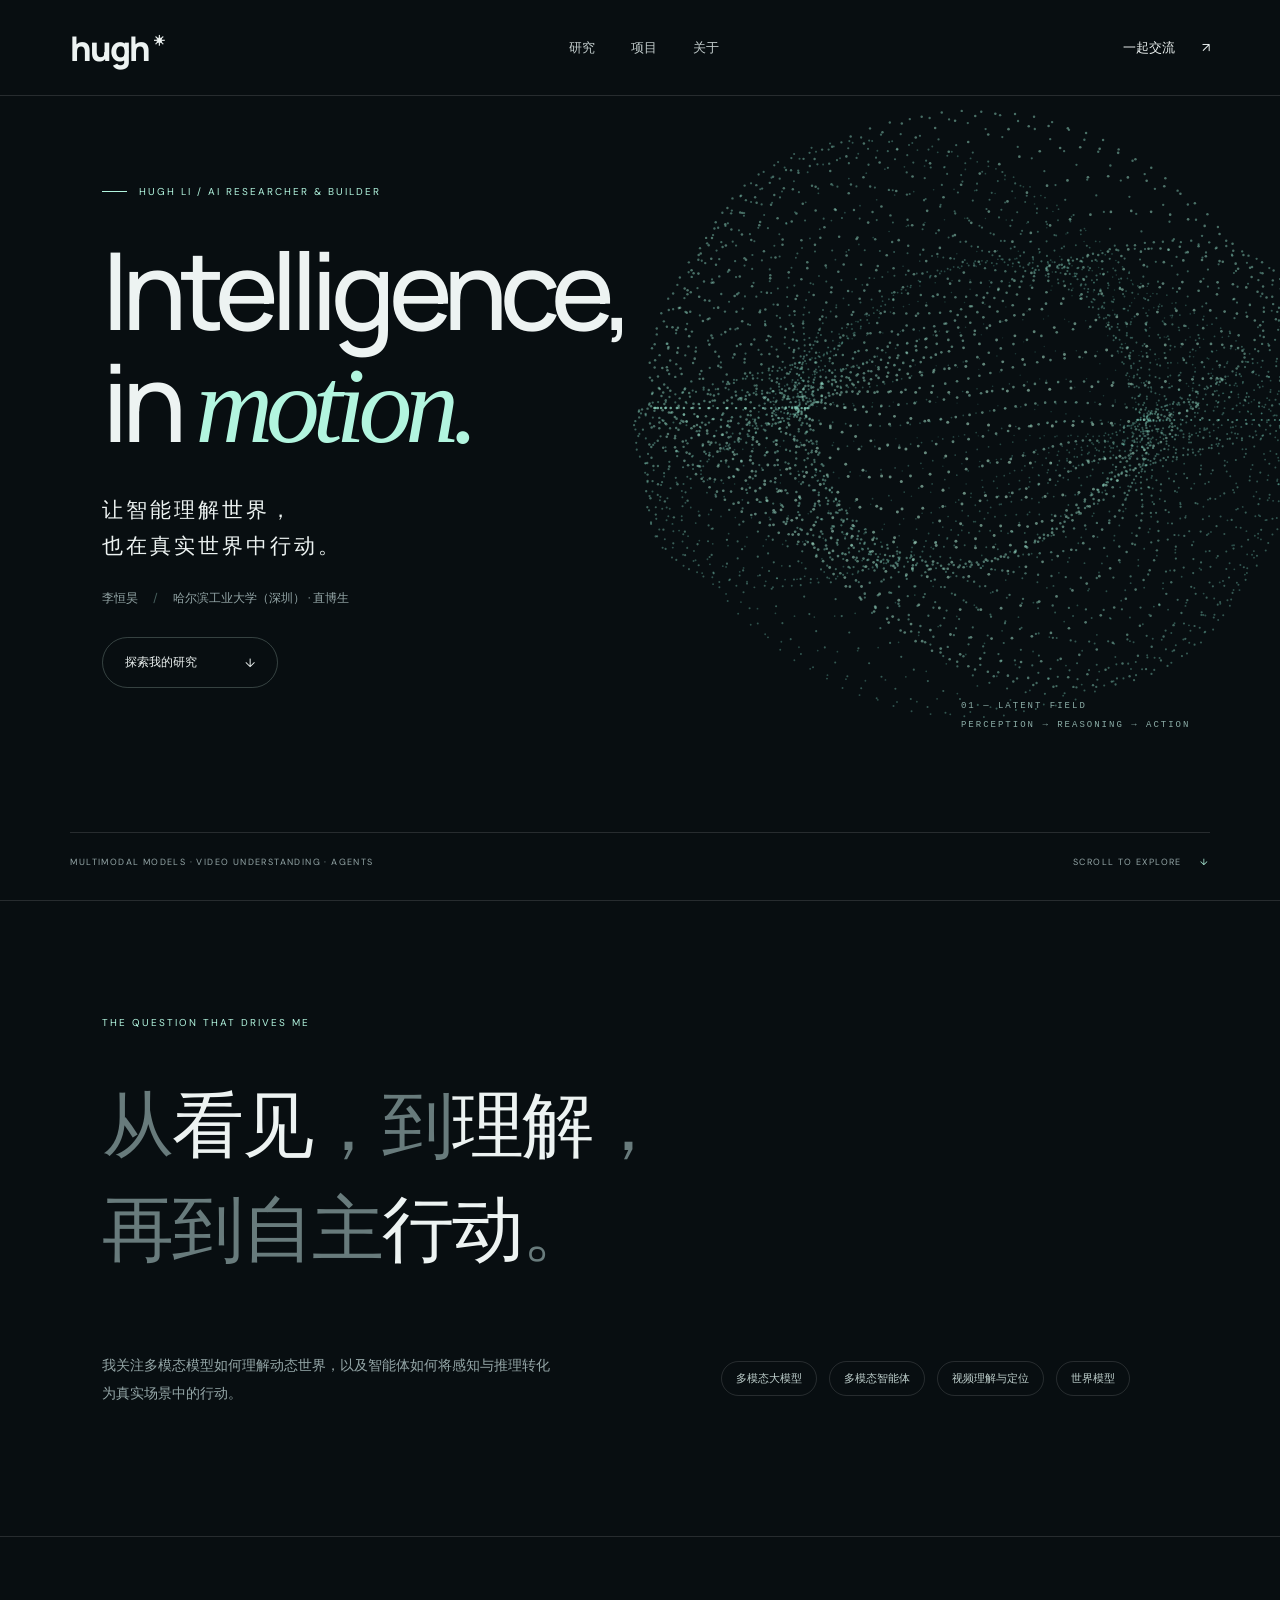
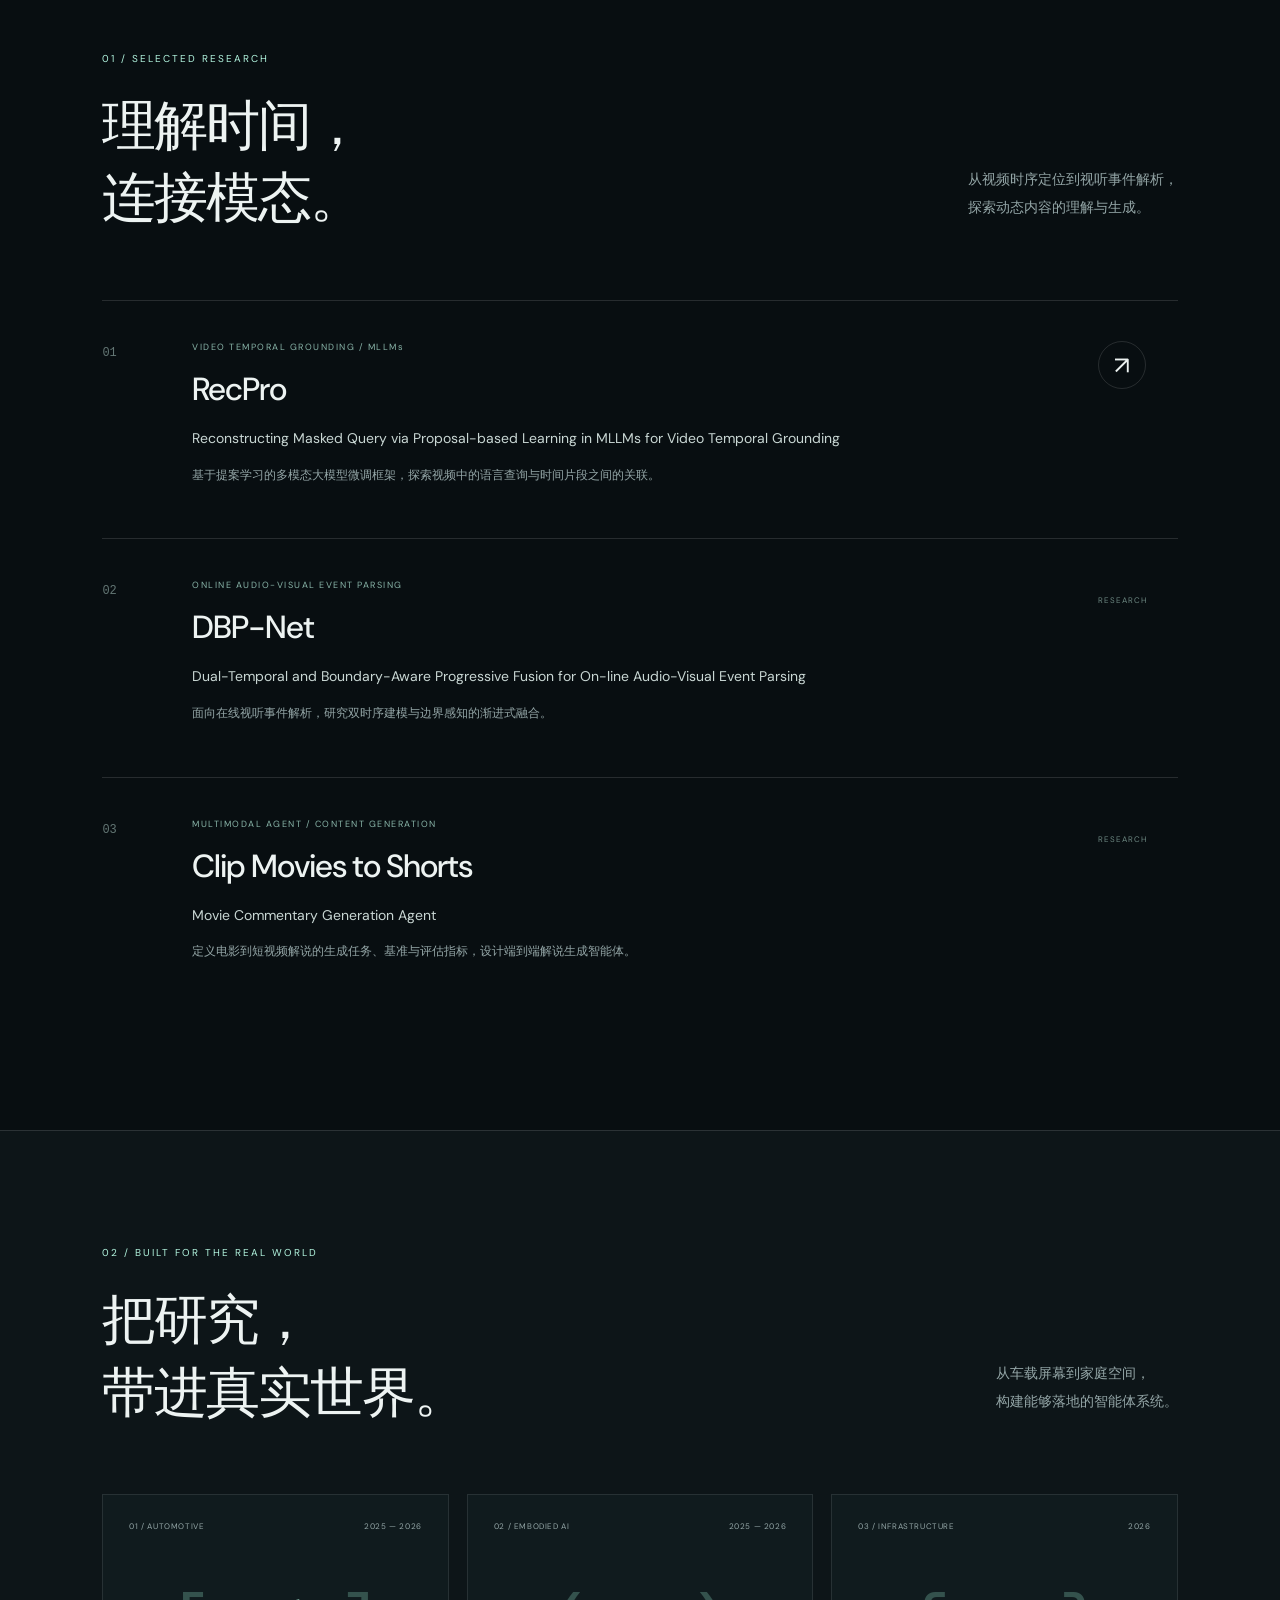
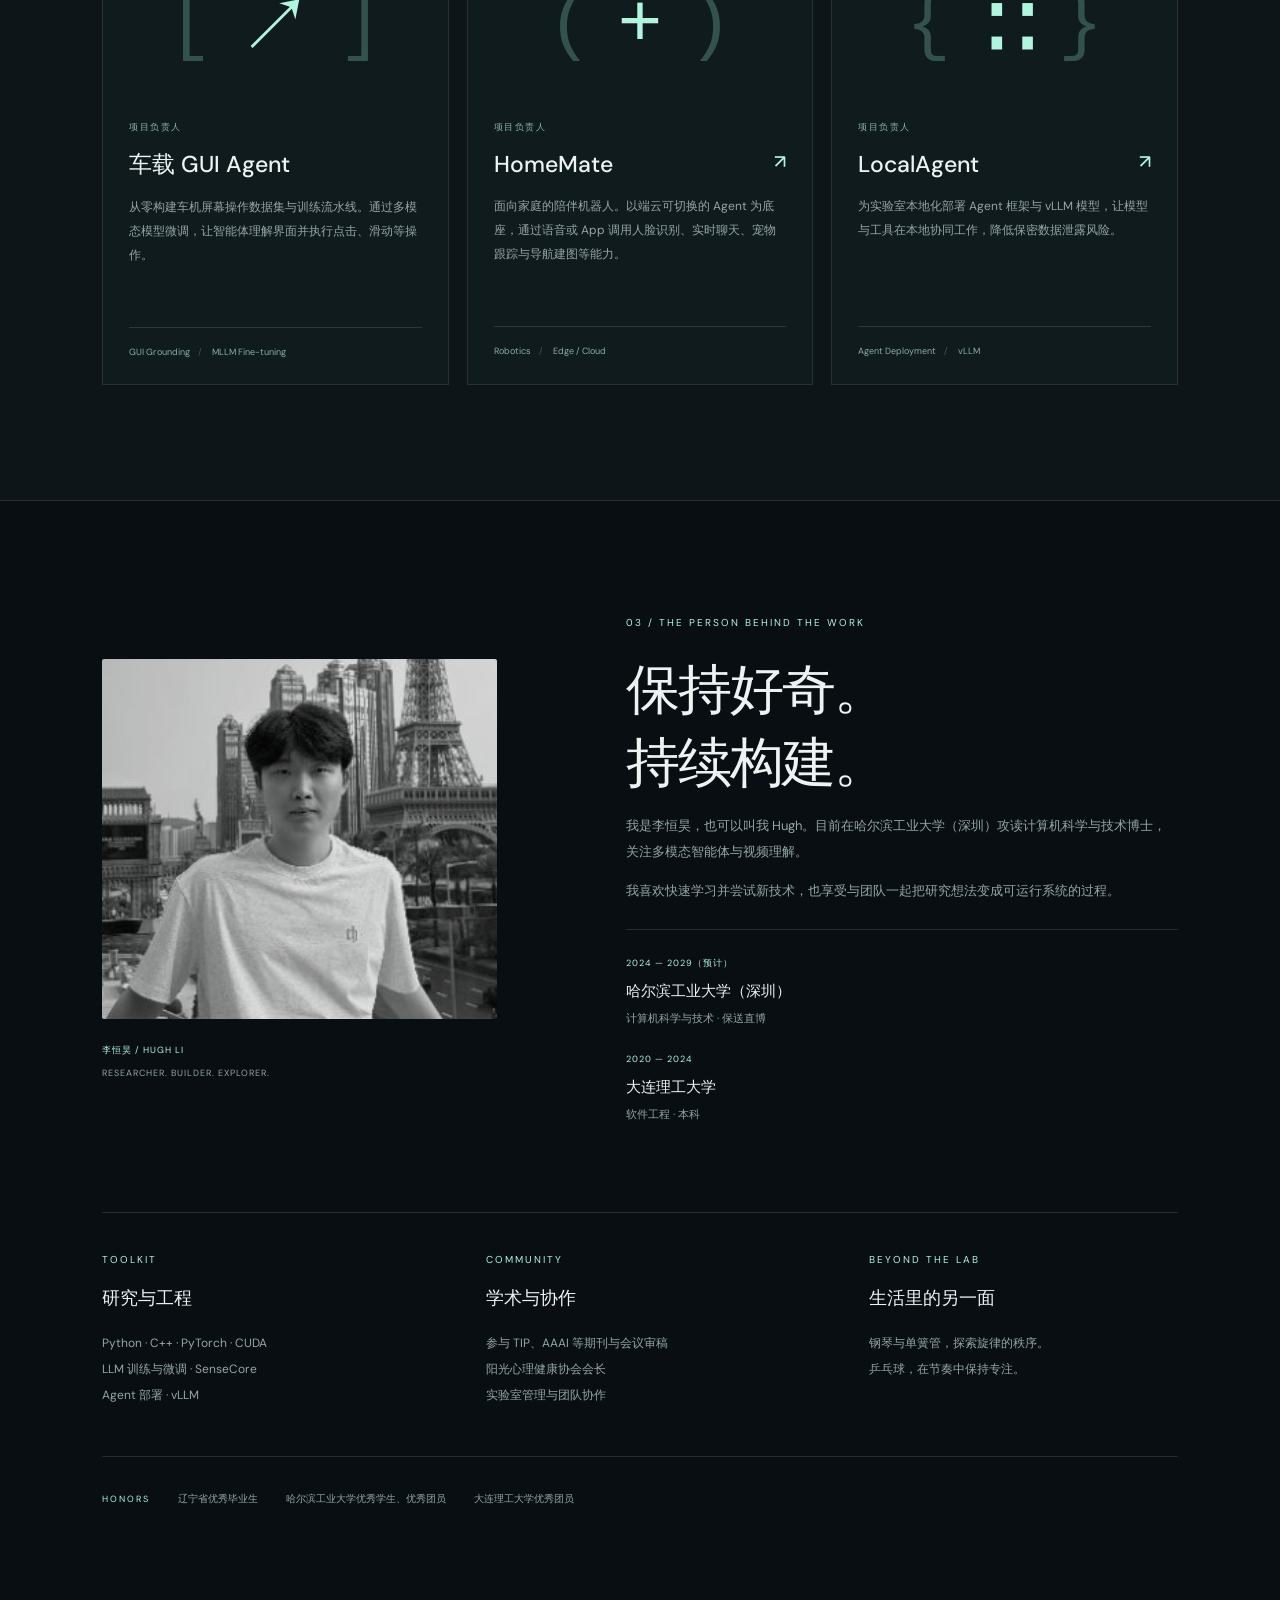
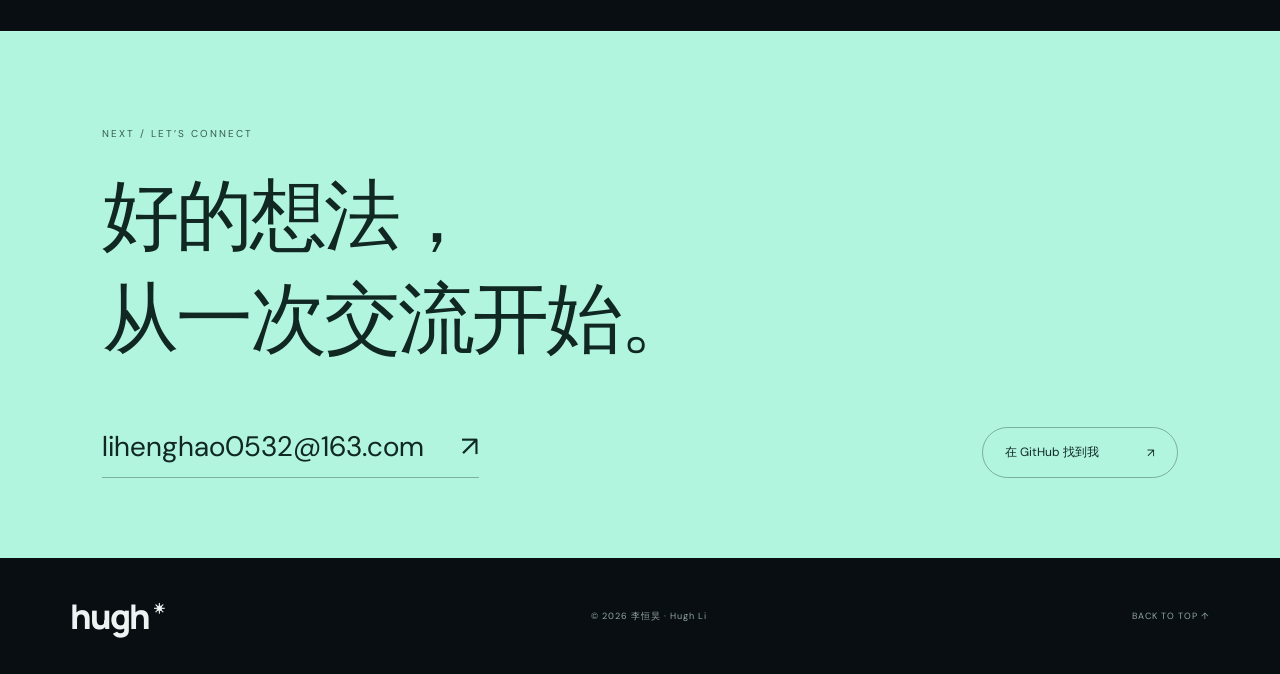
==== v2.html @ 6d9d3b6d "Publish motion homepage with ambient particles and preserve original at v2.html" ====
<!DOCTYPE html>
<html lang="zh-CN"><head><meta charset="UTF-8"><meta name="viewport" content="width=device-width,initial-scale=1"><meta name="theme-color" content="#080e11"><meta name="description" content="李恒昊 Hugh — 哈尔滨工业大学（深圳）计算机科学与技术直博生。探索多模态大模型、视频理解与智能体。"><title>Hugh · 李恒昊 — Intelligence in motion</title><link rel="icon" href="data:image/svg+xml,%3Csvg xmlns='http://www.w3.org/2000/svg' viewBox='0 0 64 64'%3E%3Crect width='64' height='64' rx='16' fill='%23080e11'/%3E%3Cpath d='M18 16v32m28-32v32M18 32h28' stroke='%23b2f5df' stroke-width='7'/%3E%3C/svg%3E"><link rel="stylesheet" href="style.css"><link rel="stylesheet" href="sections.css"></head>
<body><a class="skip" href="#research">跳转到研究内容</a><div class="progress" aria-hidden="true"></div><div class="cursor" aria-hidden="true"></div><header><a class="brand" href="#home">hugh<span>✳</span></a><nav aria-label="主导航"><a href="#research">研究</a><a href="#projects">项目</a><a href="#about">关于</a></nav><a class="nav-contact" href="mailto:lihenghao0532@163.com">一起交流 <span>↗</span></a></header>
<main><section class="hero" id="home"><canvas id="field" aria-hidden="true"></canvas><div class="hero-content"><div class="eyebrow"><span class="tiny-line"></span> HUGH LI / AI RESEARCHER & BUILDER</div><h1>Intelligence,<br>in <em>motion.</em></h1><p class="hero-cn">让智能理解世界，<br>也在真实世界中行动。</p><div class="identity">李恒昊 <span>/</span> 哈尔滨工业大学（深圳） · 直博生</div><a class="pill" href="#research">探索我的研究 <span>↓</span></a></div><div class="field-label"><span>01 — LATENT FIELD</span><span>PERCEPTION → REASONING → ACTION</span></div><div class="hero-bottom"><span>MULTIMODAL MODELS · VIDEO UNDERSTANDING · AGENTS</span><a href="#research">SCROLL TO EXPLORE <span>↓</span></a></div></section><section class="intro section"><div class="section-label">THE QUESTION THAT DRIVES ME</div><p class="statement reveal">从<span>看见</span>，到<span>理解</span>，<br>再到自主<span>行动</span>。</p><div class="intro-bottom"><p>我关注多模态模型如何理解动态世界，以及智能体如何将感知与推理转化为真实场景中的行动。</p><div class="topics"><span>多模态大模型</span><span>多模态智能体</span><span>视频理解与定位</span><span>世界模型</span></div></div></section>
<section class="section research" id="research"><div class="section-top reveal"><div><div class="section-label">01 / SELECTED RESEARCH</div><h2>理解时间，<br>连接模态。</h2></div><p>从视频时序定位到视听事件解析，<br>探索动态内容的理解与生成。</p></div>
<article class="research-row reveal"><div class="index">01</div><div><div class="meta">VIDEO TEMPORAL GROUNDING / MLLMs</div><h3>RecPro</h3><p class="paper-title">Reconstructing Masked Query via Proposal-based Learning in MLLMs for Video Temporal Grounding</p><p>基于提案学习的多模态大模型微调框架，探索视频中的语言查询与时间片段之间的关联。</p></div><a class="round-link" href="https://github.com/LHHugh/RecPro" target="_blank" rel="noopener noreferrer" aria-label="查看 RecPro GitHub 源码">↗</a></article>
<article class="research-row reveal"><div class="index">02</div><div><div class="meta">ONLINE AUDIO-VISUAL EVENT PARSING</div><h3>DBP-Net</h3><p class="paper-title">Dual-Temporal and Boundary-Aware Progressive Fusion for On-line Audio-Visual Event Parsing</p><p>面向在线视听事件解析，研究双时序建模与边界感知的渐进式融合。</p></div><span class="research-type">RESEARCH</span></article>
<article class="research-row reveal"><div class="index">03</div><div><div class="meta">MULTIMODAL AGENT / CONTENT GENERATION</div><h3>Clip Movies to Shorts</h3><p class="paper-title">Movie Commentary Generation Agent</p><p>定义电影到短视频解说的生成任务、基准与评估指标，设计端到端解说生成智能体。</p></div><span class="research-type">RESEARCH</span></article></section>
<section class="section projects" id="projects"><div class="section-top reveal"><div><div class="section-label">02 / BUILT FOR THE REAL WORLD</div><h2>把研究，<br>带进真实世界。</h2></div><p>从车载屏幕到家庭空间，<br>构建能够落地的智能体系统。</p></div><div class="project-grid">
<article class="project-card reveal"><div class="project-top"><span>01 / AUTOMOTIVE</span><span>2025 — 2026</span></div><div class="project-glyph" aria-hidden="true">[ <span>↗</span> ]</div><div class="meta">项目负责人</div><h3>车载 GUI Agent</h3><p>从零构建车机屏幕操作数据集与训练流水线。通过多模态模型微调，让智能体理解界面并执行点击、滑动等操作。</p><div class="tags"><span>GUI Grounding</span><span>MLLM Fine-tuning</span></div></article>
<a class="project-card reveal" href="https://github.com/LHHugh/HomeMate" target="_blank" rel="noopener noreferrer"><div class="project-top"><span>02 / EMBODIED AI</span><span>2025 — 2026</span></div><div class="project-glyph" aria-hidden="true">( <span>+</span> )</div><div class="meta">项目负责人</div><h3>HomeMate <span>↗</span></h3><p>面向家庭的陪伴机器人。以端云可切换的 Agent 为底座，通过语音或 App 调用人脸识别、实时聊天、宠物跟踪与导航建图等能力。</p><div class="tags"><span>Robotics</span><span>Edge / Cloud</span></div></a>
<a class="project-card reveal" href="https://lhhugh.github.io/LocalAgent" target="_blank" rel="noopener noreferrer"><div class="project-top"><span>03 / INFRASTRUCTURE</span><span>2026</span></div><div class="project-glyph" aria-hidden="true">{ <span>∷</span> }</div><div class="meta">项目负责人</div><h3>LocalAgent <span>↗</span></h3><p>为实验室本地化部署 Agent 框架与 vLLM 模型，让模型与工具在本地协同工作，降低保密数据泄露风险。</p><div class="tags"><span>Agent Deployment</span><span>vLLM</span></div></a></div></section>
<section class="section about" id="about"><div class="about-grid"><div class="about-portrait reveal"><img src="portrait.jpg" width="288" height="360" alt="李恒昊的个人照片" loading="lazy"><div class="portrait-caption"><span>李恒昊 / HUGH LI</span><span>RESEARCHER. BUILDER. EXPLORER.</span></div></div><div class="about-copy reveal"><div class="section-label">03 / THE PERSON BEHIND THE WORK</div><h2>保持好奇。<br>持续构建。</h2><p>我是李恒昊，也可以叫我 Hugh。目前在哈尔滨工业大学（深圳）攻读计算机科学与技术博士，关注多模态智能体与视频理解。</p><p>我喜欢快速学习并尝试新技术，也享受与团队一起把研究想法变成可运行系统的过程。</p><div class="education"><div><span>2024 — 2029（预计）</span><h4>哈尔滨工业大学（深圳）</h4><p>计算机科学与技术 · 保送直博</p></div><div><span>2020 — 2024</span><h4>大连理工大学</h4><p>软件工程 · 本科</p></div></div></div></div>
<div class="details-grid"><div class="reveal"><div class="section-label">TOOLKIT</div><h3>研究与工程</h3><p>Python · C++ · PyTorch · CUDA<br>LLM 训练与微调 · SenseCore<br>Agent 部署 · vLLM</p></div><div class="reveal"><div class="section-label">COMMUNITY</div><h3>学术与协作</h3><p>参与 TIP、AAAI 等期刊与会议审稿<br>阳光心理健康协会会长<br>实验室管理与团队协作</p></div><div class="reveal"><div class="section-label">BEYOND THE LAB</div><h3>生活里的另一面</h3><p>钢琴与单簧管，探索旋律的秩序。<br>乒乓球，在节奏中保持专注。</p></div></div><div class="honors reveal"><span>HONORS</span><p>辽宁省优秀毕业生</p><p>哈尔滨工业大学优秀学生、优秀团员</p><p>大连理工大学优秀团员</p></div></section>
<section class="contact section" id="contact"><div class="section-label reveal">NEXT / LET’S CONNECT</div><h2 class="reveal">好的想法，<br>从一次<span>交流</span>开始。</h2><div class="contact-bottom reveal"><a href="mailto:lihenghao0532@163.com" class="email">lihenghao0532@163.com <span>↗</span></a><a class="pill" href="https://github.com/LHHugh" target="_blank" rel="noopener noreferrer">在 GitHub 找到我 <span>↗</span></a></div></section><footer><a href="#home" class="brand">hugh<span>✳</span></a><span>© 2026 李恒昊 · Hugh Li</span><a href="#home">BACK TO TOP ↑</a></footer></main><script src="app.js"></script></body></html>
---- style.css ----
@import url('https://fonts.googleapis.com/css2?family=DM+Sans:wght@400;500;600;700&family=Manrope:wght@400;500;600;700;800&display=swap');
:root{--bg:#080e11;--fg:#edf3f2;--muted:#94a6a7;--mint:#b2f5df;--line:#ffffff20}*{box-sizing:border-box}html{scroll-behavior:smooth;scroll-padding-top:100px}body{margin:0;background:var(--bg);color:var(--fg);font-family:'DM Sans','Microsoft YaHei',sans-serif}a{color:inherit;text-decoration:none}button{font:inherit}a,button{-webkit-tap-highlight-color:transparent}::selection{background:var(--mint);color:var(--bg)}header{height:96px;position:absolute;top:0;left:0;width:100%;z-index:5;display:flex;align-items:center;justify-content:space-between;padding:0 5.5%;border-bottom:1px solid var(--line)}.brand{font-family:Manrope,sans-serif;font-size:34px;font-weight:800;letter-spacing:-2px}.brand span{font-size:11px;vertical-align:top;display:inline-block;padding:8px 0 0 5px;letter-spacing:0}nav{display:flex;gap:36px;font-size:13px;color:#c2cccc}nav a:hover,.nav-contact:hover{color:var(--mint)}.nav-contact{font-size:13px}.nav-contact span{margin-left:24px}.hero{position:relative;min-height:820px;height:100svh;max-height:1150px;overflow:hidden}.hero-content{position:relative;z-index:2;padding:185px 0 100px 8%;pointer-events:none}.hero-content a{pointer-events:auto}.eyebrow{font-size:10px;letter-spacing:2px;color:var(--mint);display:flex;align-items:center;gap:12px}.tiny-line{width:25px;height:1px;background:var(--mint)}h1{font-family:Manrope,sans-serif;font-size:clamp(76px,8.4vw,132px);font-weight:500;line-height:1.04;letter-spacing:-7px;margin:35px 0 30px}h1 em{font-family:Georgia,serif;font-weight:400;color:var(--mint)}.hero-cn{font-size:21px;line-height:1.75;font-weight:400;letter-spacing:3px}.identity{font-size:12px;color:var(--muted);margin:25px 0 30px}.identity span{margin:0 12px;color:#48605e}.pill{display:inline-flex;gap:48px;align-items:center;font-size:12px;padding:16px 22px;border:1px solid #a7c1b74a;border-radius:30px;transition:background .3s,color .3s,transform .3s}.pill:hover{background:var(--mint);color:var(--bg);transform:translateY(-3px)}#field{position:absolute;inset:0;width:100%;height:100%;opacity:.95}.field-label{position:absolute;right:7%;bottom:170px;display:flex;flex-direction:column;gap:9px;color:#8caea8;font:9px monospace;letter-spacing:2px}.hero-bottom{position:absolute;bottom:32px;left:5.5%;right:5.5%;border-top:1px solid var(--line);padding-top:23px;display:flex;justify-content:space-between;color:var(--muted);font-size:9px;letter-spacing:1.4px}.hero-bottom a span{margin-left:15px;color:var(--mint)}.progress{position:fixed;top:0;left:0;width:0;height:2px;background:var(--mint);z-index:20}.cursor{display:none;position:fixed;left:0;top:0;width:26px;height:26px;border:1px solid #b2f5df99;border-radius:50%;pointer-events:none;z-index:30;transform:translate(-50%,-50%);transition:width .2s,height .2s,background .2s}.cursor.active{width:52px;height:52px;background:#b2f5df18}.skip{position:fixed;top:-100px;left:20px;z-index:99;padding:15px;background:var(--mint);color:#000}.skip:focus{top:10px}:focus-visible{outline:2px solid var(--mint);outline-offset:6px}@media(max-width:700px){header{height:78px;padding:0 6%}nav{gap:18px}.nav-contact{display:none}.hero{min-height:790px;max-height:950px}.hero-content{padding:155px 6% 100px}h1{font-size:75px;letter-spacing:-4px}.hero-cn{font-size:18px}.identity{font-size:10px}.eyebrow{font-size:8px;letter-spacing:1px}.hero-bottom{font-size:8px;gap:24px;line-height:1.6}.hero-bottom>span{max-width:175px}.field-label{bottom:133px;right:6%;font-size:7px}#field{opacity:.5}}@media(prefers-reduced-motion:reduce){html{scroll-behavior:auto}*,*:before,*:after{animation:none!important;transition:none!important}.cursor{display:none!important}}
---- sections.css ----
.section{padding:115px 8%;border-top:1px solid var(--line)}.section-label{color:var(--mint);font:10px 'DM Sans',sans-serif;letter-spacing:2px}.statement{font-size:clamp(38px,5.6vw,80px);letter-spacing:-2px;line-height:1.45;font-weight:500;margin:45px 0 55px;color:#687b7c}.statement span{color:var(--fg)}.intro-bottom{display:grid;grid-template-columns:1fr 1fr;gap:15%}.intro-bottom p,.section-top>p,.about-copy>p{font-size:14px;line-height:2;color:var(--muted)}.topics{display:flex;flex-wrap:wrap;gap:12px;align-content:center}.topics span{padding:9px 14px;border:1px solid var(--line);border-radius:30px;font-size:11px;color:#bfd0cd}.section-top{display:flex;justify-content:space-between;align-items:flex-end;margin-bottom:65px}h2{font-size:clamp(36px,4.2vw,62px);line-height:1.35;letter-spacing:-2px;font-weight:500;margin:25px 0 0}.research-row{display:grid;grid-template-columns:70px 1fr 80px;gap:20px;padding:40px 0;border-top:1px solid var(--line);align-items:start}.index{font:12px monospace;color:#637674;padding-top:5px}.meta{font-size:9px;letter-spacing:1.5px;color:#89b5a9}.research-row h3{font-size:32px;letter-spacing:-1px;font-weight:500;margin:15px 0}.research-row p{font-size:12px;line-height:1.9;color:var(--muted);max-width:720px;margin:12px 0}.research-row .paper-title{color:#c9d7d4;font-size:14px}.round-link{display:grid;place-items:center;width:48px;height:48px;border:1px solid var(--line);border-radius:50%;font-size:25px;transition:background .25s,color .25s}.round-link:hover{background:var(--mint);color:var(--bg)}.research-type{font-size:8px;color:#6d8882;letter-spacing:1px;padding-top:16px}.projects{background:#0d1518}.project-grid{display:grid;grid-template-columns:repeat(3,1fr);gap:18px}.project-card{padding:26px;border:1px solid #ffffff19;background:#101b1e;position:relative;overflow:hidden;transition:border-color .4s,transform .4s,background .4s}.project-card:hover{border-color:#b2f5df80;transform:translateY(-7px);background:#132326}.project-top{display:flex;justify-content:space-between;gap:10px;font-size:8px;color:var(--muted);letter-spacing:.6px}.project-glyph{font-family:monospace;display:flex;align-items:center;justify-content:center;gap:25px;font-size:75px;font-weight:200;height:190px;color:#34524d}.project-glyph span{color:var(--mint);display:inline-block;transition:transform .6s}.project-card:hover .project-glyph span{transform:rotate(25deg)}.project-card h3{font-size:23px;font-weight:500;margin:15px 0}.project-card h3 span{float:right;font-size:19px;color:var(--mint)}.project-card p{font-size:12px;color:var(--muted);line-height:2;min-height:120px}.tags{display:flex;flex-wrap:wrap;gap:8px;border-top:1px solid var(--line);padding-top:18px;font-size:9px;color:#8badab}.tags span+span:before{content:' / ';margin-right:8px;color:#405955}.about-grid{display:grid;grid-template-columns:1fr 1.4fr;gap:12%;align-items:center}.about-portrait img{width:100%;max-height:480px;object-fit:cover;filter:grayscale(1);opacity:.9;border-radius:2px;transition:filter .6s}.about-portrait:hover img{filter:grayscale(0)}.portrait-caption{display:flex;flex-direction:column;gap:10px;font-size:9px;letter-spacing:1px;margin-top:20px;color:var(--muted)}.portrait-caption span:first-child{color:var(--mint)}.about-copy>p{font-size:13px}.education{margin-top:25px;border-top:1px solid var(--line)}.education>div{padding:20px 0 0}.education span{font-size:9px;color:var(--mint);letter-spacing:1px}.education h4{font-size:15px;font-weight:500;margin:10px 0}.education p{font-size:11px;color:var(--muted);margin:0}.details-grid{display:grid;grid-template-columns:repeat(3,1fr);gap:7%;margin-top:90px;padding-top:40px;border-top:1px solid var(--line)}.details-grid h3{font-weight:500;font-size:18px;margin:20px 0}.details-grid p{font-size:12px;line-height:2.2;color:var(--muted)}.honors{display:flex;gap:28px;align-items:center;flex-wrap:wrap;border-top:1px solid var(--line);margin-top:35px;padding-top:25px;font-size:10px;color:var(--muted)}.honors>span{color:var(--mint);font-size:9px;letter-spacing:2px}.contact{background:#b2f5df;color:#102722;padding-top:95px;padding-bottom:80px}.contact .section-label{color:#375b50}.contact h2{font-size:clamp(40px,6vw,88px);letter-spacing:-3px}.contact h2 span{font-family:serif;font-weight:400}.contact-bottom{display:flex;justify-content:space-between;align-items:center;margin-top:55px;gap:25px}.email{font-size:clamp(15px,2.2vw,30px);border-bottom:1px solid #10272255;padding-bottom:12px}.email span{margin-left:30px}.contact .pill{border-color:#24493f66}.contact .pill:hover{background:#102722;color:var(--mint)}footer{display:flex;align-items:center;justify-content:space-between;padding:35px 5.5%;font-size:9px;color:var(--muted);letter-spacing:1px}footer .brand{color:var(--fg)}.reveal{opacity:1}.motion-ready .reveal{opacity:0;transform:translateY(35px);transition:opacity .85s ease,transform .85s cubic-bezier(.22,1,.36,1)}.motion-ready .reveal.visible{opacity:1;transform:translateY(0)}.click-wave{position:fixed;pointer-events:none;z-index:29;width:12px;height:12px;border:1px solid var(--mint);border-radius:50%;animation:wave .65s ease-out forwards}@keyframes wave{to{transform:scale(6);opacity:0}}@media(max-width:1000px){.project-grid{gap:10px}.project-card{padding:18px}.project-card h3{font-size:20px}.project-card p{min-height:160px}.about-grid{gap:7%}}@media(max-width:700px){.section{padding:75px 6%}.intro-bottom,.about-grid{grid-template-columns:1fr;gap:30px}.section-top{display:block;margin-bottom:40px}.section-top>p{margin-top:25px;font-size:12px}.statement{font-size:38px;letter-spacing:-1px;margin:35px 0}.research-row{grid-template-columns:25px 1fr 34px;gap:10px;padding:30px 0}.research-row h3{font-size:25px}.research-row .paper-title{font-size:12px}.round-link{width:32px;height:32px;font-size:18px}.research-type{writing-mode:vertical-rl;font-size:7px}.project-grid{grid-template-columns:1fr;gap:18px}.project-card{padding:25px}.project-glyph{height:140px}.project-card p{min-height:0;margin-bottom:25px}.project-card h3{font-size:26px}.about-portrait{max-width:300px}.details-grid{grid-template-columns:1fr;gap:28px;margin-top:55px}.honors{gap:8px 20px}.honors p{margin:5px 0}.contact-bottom{align-items:flex-start;flex-direction:column}.email{font-size:17px}.email span{margin-left:12px}footer{gap:20px;flex-wrap:wrap}footer .brand{font-size:27px}.contact h2{letter-spacing:-1.5px}}@media(prefers-reduced-motion:reduce){.motion-ready .reveal{opacity:1;transform:none}}
@media(max-width:700px){h1{font-size:clamp(48px,16.5vw,75px);letter-spacing:-3px}}
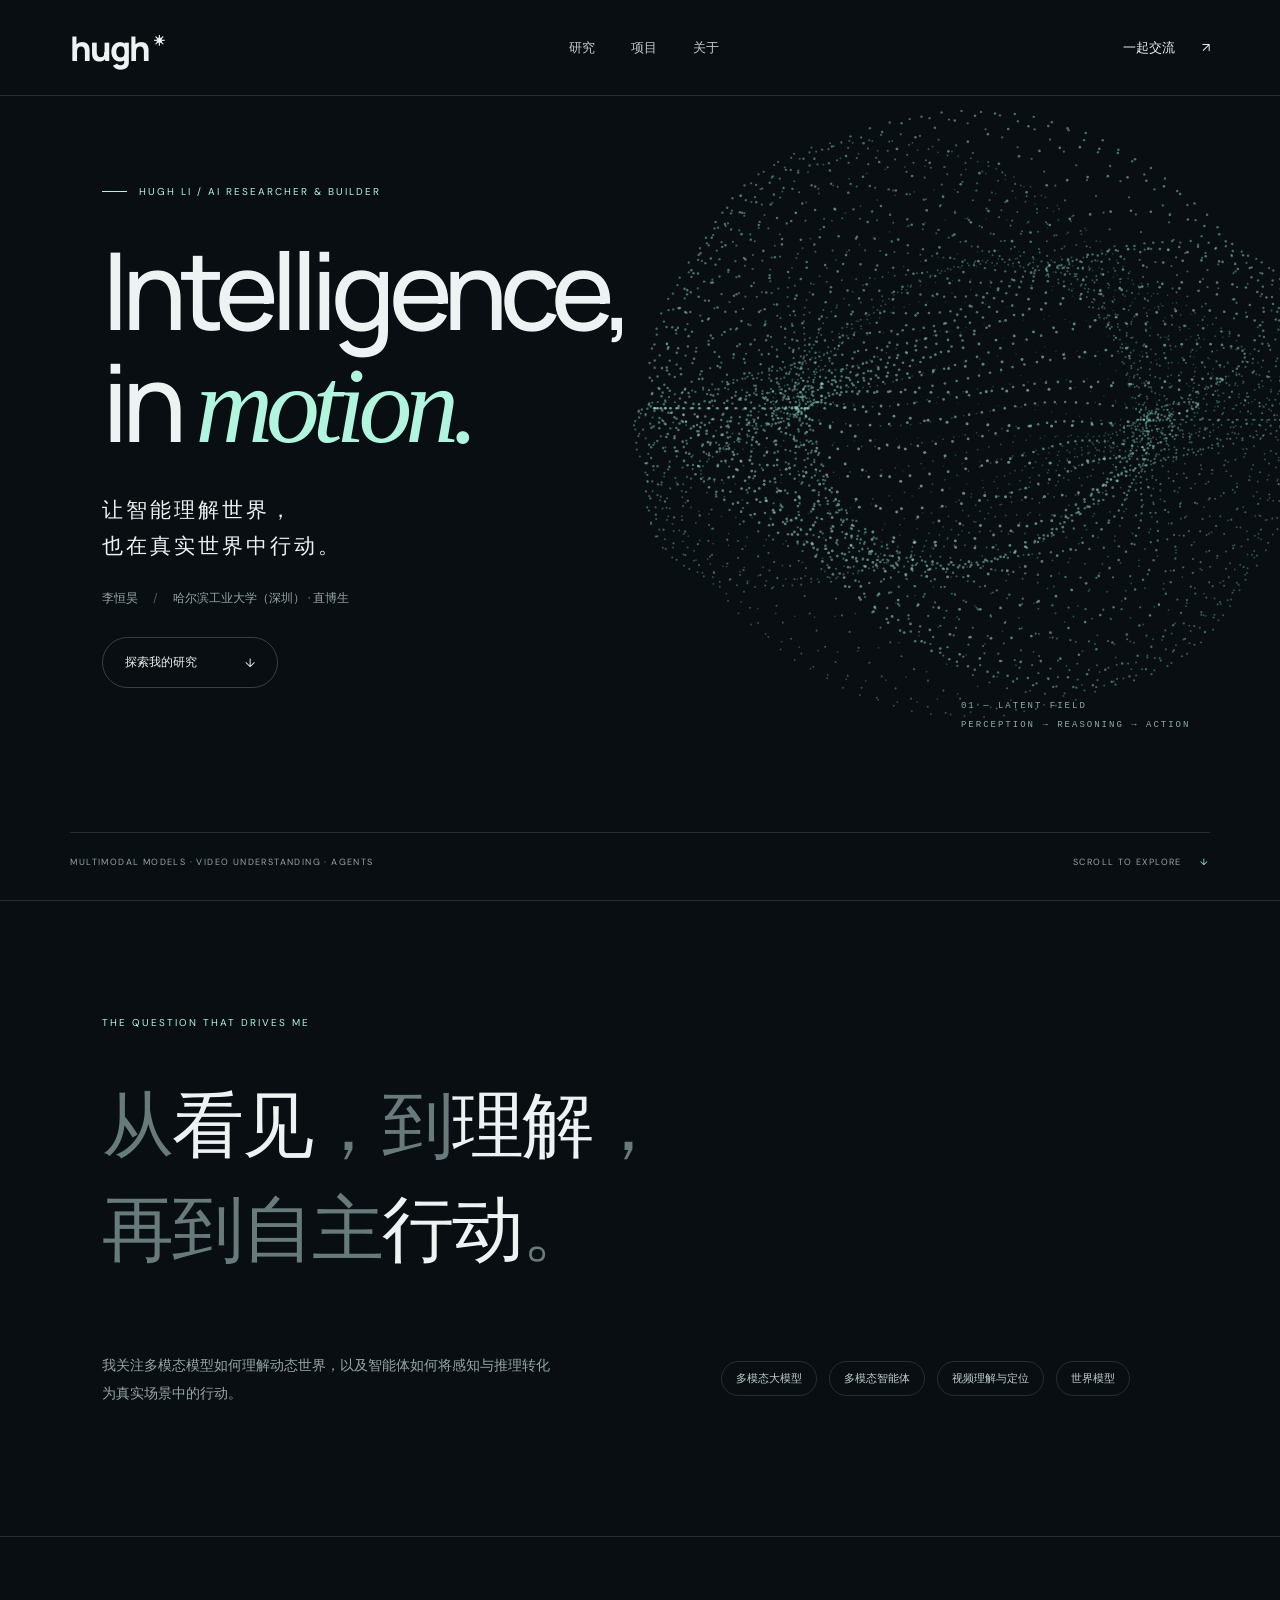
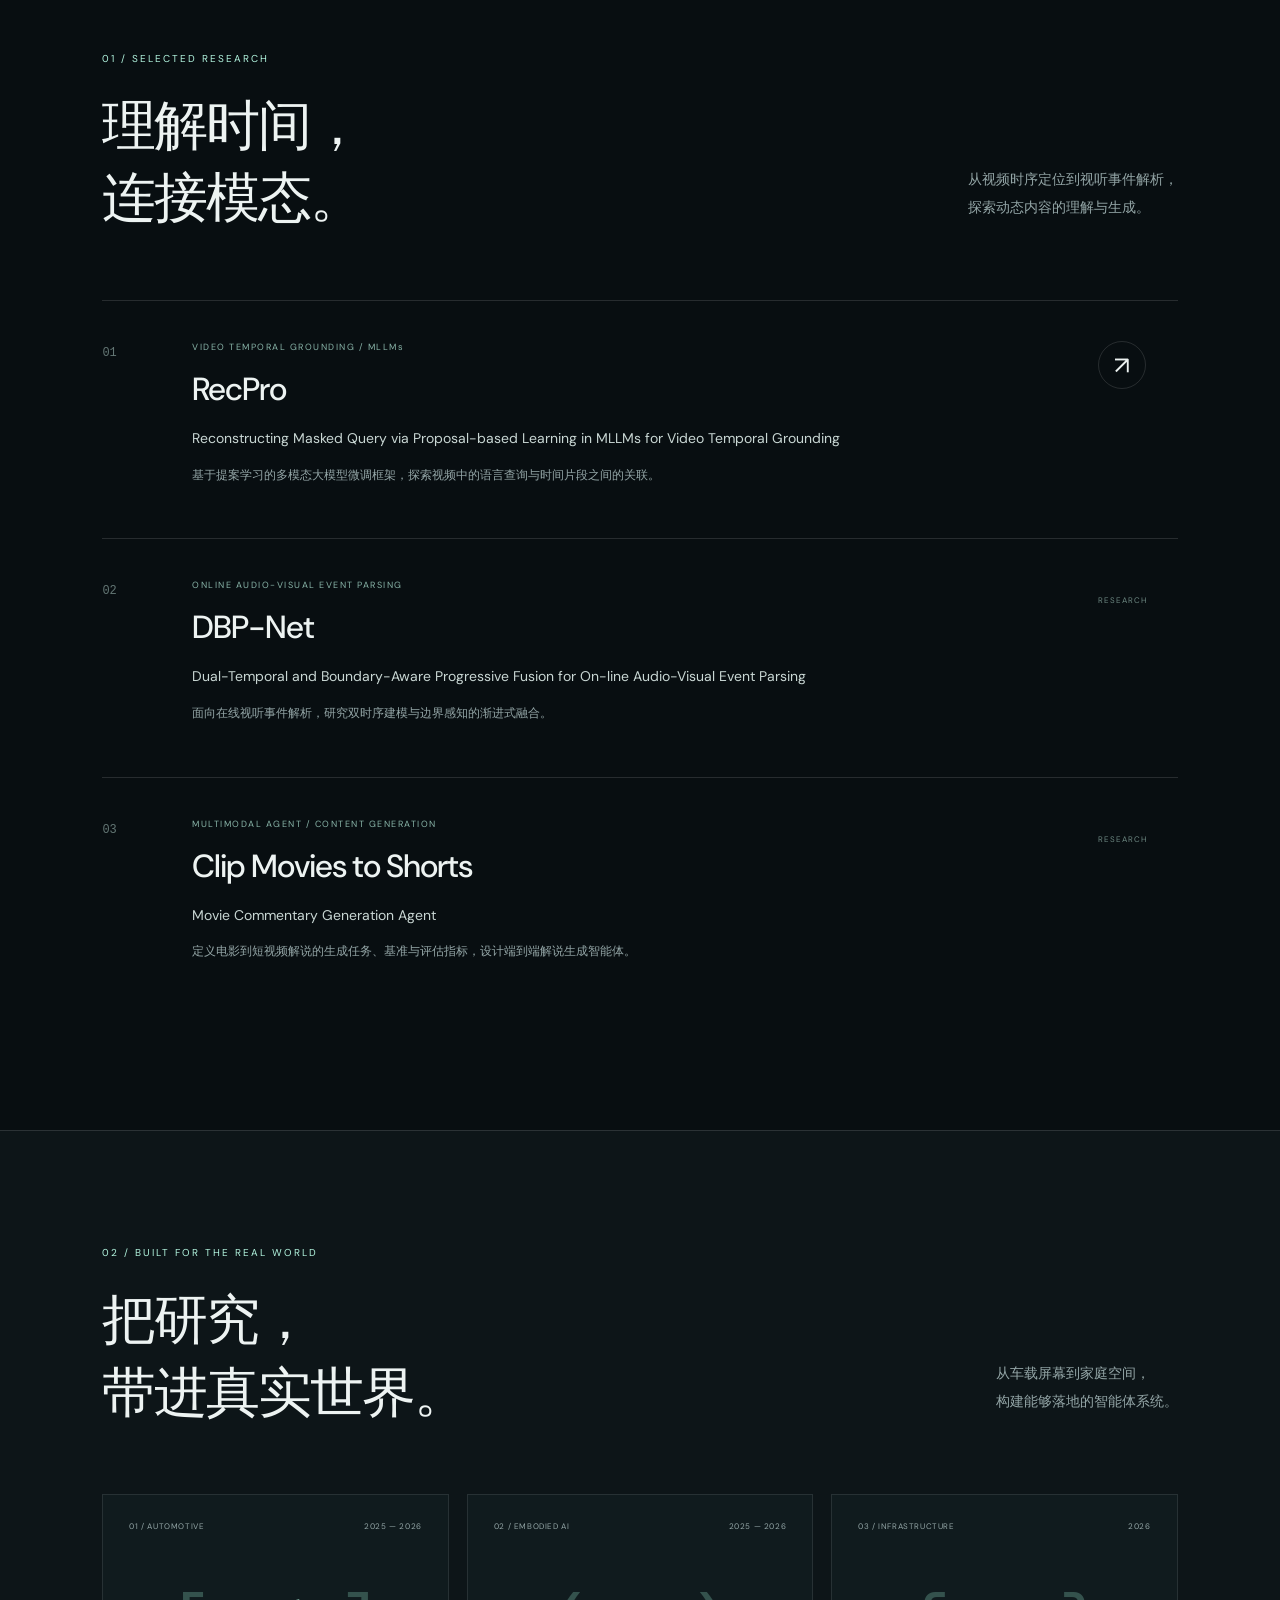
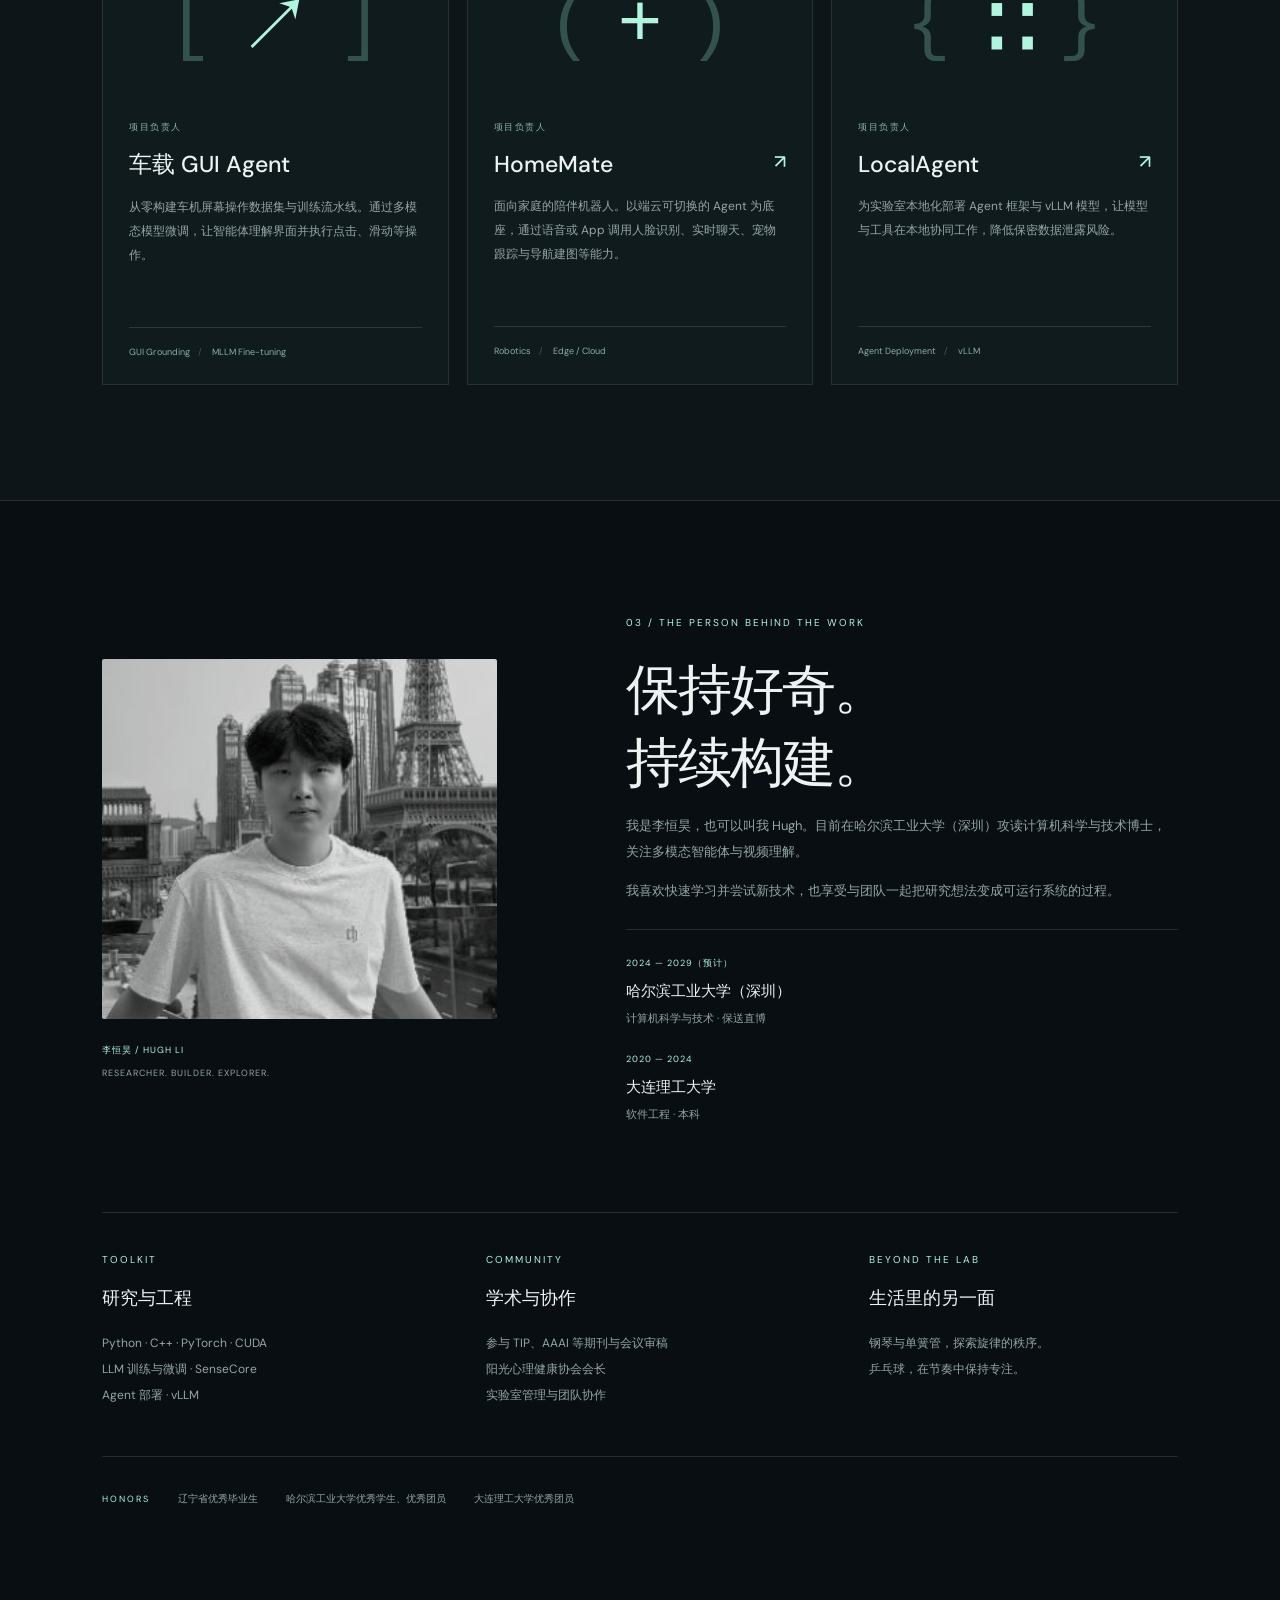
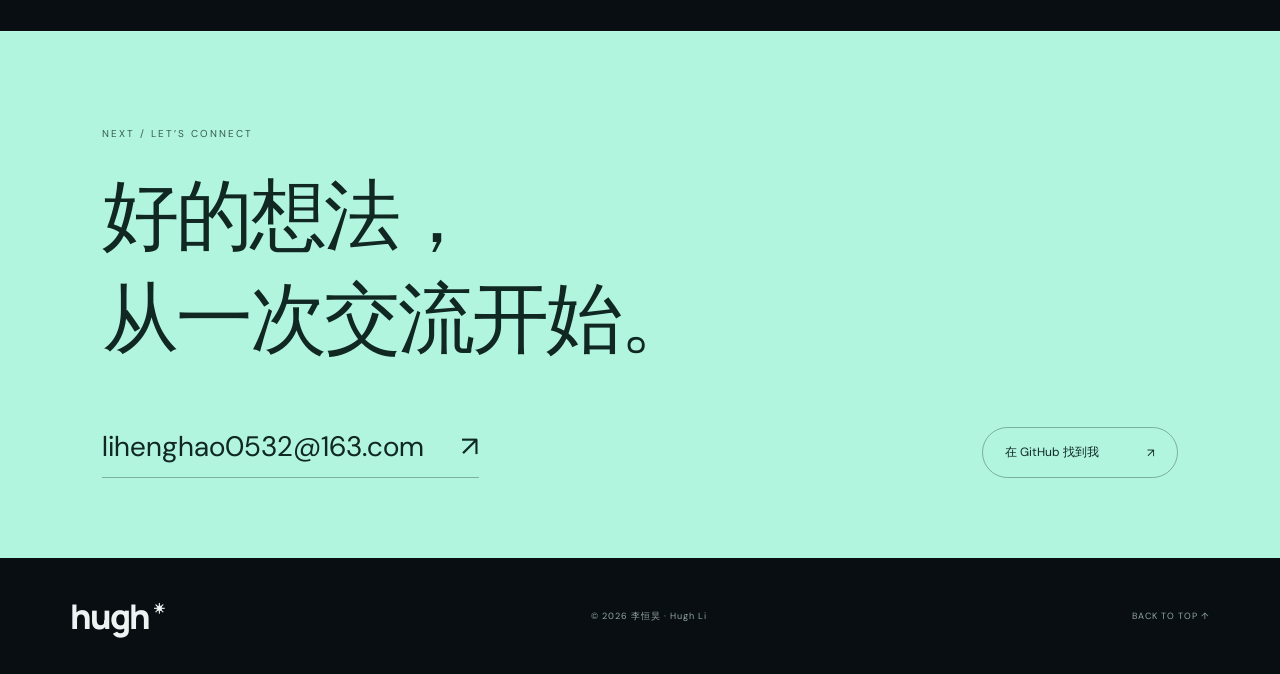
==== commit 8749d4b9: "Preserve original page bytes and normalize motion page line endings" ====
--- a/v2.html
+++ b/v2.html
@@ -1,15 +1,15 @@
-<!DOCTYPE html>
-<html lang="zh-CN"><head><meta charset="UTF-8"><meta name="viewport" content="width=device-width,initial-scale=1"><meta name="theme-color" content="#080e11"><meta name="description" content="李恒昊 Hugh — 哈尔滨工业大学（深圳）计算机科学与技术直博生。探索多模态大模型、视频理解与智能体。"><title>Hugh · 李恒昊 — Intelligence in motion</title><link rel="icon" href="data:image/svg+xml,%3Csvg xmlns='http://www.w3.org/2000/svg' viewBox='0 0 64 64'%3E%3Crect width='64' height='64' rx='16' fill='%23080e11'/%3E%3Cpath d='M18 16v32m28-32v32M18 32h28' stroke='%23b2f5df' stroke-width='7'/%3E%3C/svg%3E"><link rel="stylesheet" href="style.css"><link rel="stylesheet" href="sections.css"></head>
-<body><a class="skip" href="#research">跳转到研究内容</a><div class="progress" aria-hidden="true"></div><div class="cursor" aria-hidden="true"></div><header><a class="brand" href="#home">hugh<span>✳</span></a><nav aria-label="主导航"><a href="#research">研究</a><a href="#projects">项目</a><a href="#about">关于</a></nav><a class="nav-contact" href="mailto:lihenghao0532@163.com">一起交流 <span>↗</span></a></header>
-<main><section class="hero" id="home"><canvas id="field" aria-hidden="true"></canvas><div class="hero-content"><div class="eyebrow"><span class="tiny-line"></span> HUGH LI / AI RESEARCHER & BUILDER</div><h1>Intelligence,<br>in <em>motion.</em></h1><p class="hero-cn">让智能理解世界，<br>也在真实世界中行动。</p><div class="identity">李恒昊 <span>/</span> 哈尔滨工业大学（深圳） · 直博生</div><a class="pill" href="#research">探索我的研究 <span>↓</span></a></div><div class="field-label"><span>01 — LATENT FIELD</span><span>PERCEPTION → REASONING → ACTION</span></div><div class="hero-bottom"><span>MULTIMODAL MODELS · VIDEO UNDERSTANDING · AGENTS</span><a href="#research">SCROLL TO EXPLORE <span>↓</span></a></div></section><section class="intro section"><div class="section-label">THE QUESTION THAT DRIVES ME</div><p class="statement reveal">从<span>看见</span>，到<span>理解</span>，<br>再到自主<span>行动</span>。</p><div class="intro-bottom"><p>我关注多模态模型如何理解动态世界，以及智能体如何将感知与推理转化为真实场景中的行动。</p><div class="topics"><span>多模态大模型</span><span>多模态智能体</span><span>视频理解与定位</span><span>世界模型</span></div></div></section>
-<section class="section research" id="research"><div class="section-top reveal"><div><div class="section-label">01 / SELECTED RESEARCH</div><h2>理解时间，<br>连接模态。</h2></div><p>从视频时序定位到视听事件解析，<br>探索动态内容的理解与生成。</p></div>
-<article class="research-row reveal"><div class="index">01</div><div><div class="meta">VIDEO TEMPORAL GROUNDING / MLLMs</div><h3>RecPro</h3><p class="paper-title">Reconstructing Masked Query via Proposal-based Learning in MLLMs for Video Temporal Grounding</p><p>基于提案学习的多模态大模型微调框架，探索视频中的语言查询与时间片段之间的关联。</p></div><a class="round-link" href="https://github.com/LHHugh/RecPro" target="_blank" rel="noopener noreferrer" aria-label="查看 RecPro GitHub 源码">↗</a></article>
-<article class="research-row reveal"><div class="index">02</div><div><div class="meta">ONLINE AUDIO-VISUAL EVENT PARSING</div><h3>DBP-Net</h3><p class="paper-title">Dual-Temporal and Boundary-Aware Progressive Fusion for On-line Audio-Visual Event Parsing</p><p>面向在线视听事件解析，研究双时序建模与边界感知的渐进式融合。</p></div><span class="research-type">RESEARCH</span></article>
-<article class="research-row reveal"><div class="index">03</div><div><div class="meta">MULTIMODAL AGENT / CONTENT GENERATION</div><h3>Clip Movies to Shorts</h3><p class="paper-title">Movie Commentary Generation Agent</p><p>定义电影到短视频解说的生成任务、基准与评估指标，设计端到端解说生成智能体。</p></div><span class="research-type">RESEARCH</span></article></section>
-<section class="section projects" id="projects"><div class="section-top reveal"><div><div class="section-label">02 / BUILT FOR THE REAL WORLD</div><h2>把研究，<br>带进真实世界。</h2></div><p>从车载屏幕到家庭空间，<br>构建能够落地的智能体系统。</p></div><div class="project-grid">
-<article class="project-card reveal"><div class="project-top"><span>01 / AUTOMOTIVE</span><span>2025 — 2026</span></div><div class="project-glyph" aria-hidden="true">[ <span>↗</span> ]</div><div class="meta">项目负责人</div><h3>车载 GUI Agent</h3><p>从零构建车机屏幕操作数据集与训练流水线。通过多模态模型微调，让智能体理解界面并执行点击、滑动等操作。</p><div class="tags"><span>GUI Grounding</span><span>MLLM Fine-tuning</span></div></article>
-<a class="project-card reveal" href="https://github.com/LHHugh/HomeMate" target="_blank" rel="noopener noreferrer"><div class="project-top"><span>02 / EMBODIED AI</span><span>2025 — 2026</span></div><div class="project-glyph" aria-hidden="true">( <span>+</span> )</div><div class="meta">项目负责人</div><h3>HomeMate <span>↗</span></h3><p>面向家庭的陪伴机器人。以端云可切换的 Agent 为底座，通过语音或 App 调用人脸识别、实时聊天、宠物跟踪与导航建图等能力。</p><div class="tags"><span>Robotics</span><span>Edge / Cloud</span></div></a>
-<a class="project-card reveal" href="https://lhhugh.github.io/LocalAgent" target="_blank" rel="noopener noreferrer"><div class="project-top"><span>03 / INFRASTRUCTURE</span><span>2026</span></div><div class="project-glyph" aria-hidden="true">{ <span>∷</span> }</div><div class="meta">项目负责人</div><h3>LocalAgent <span>↗</span></h3><p>为实验室本地化部署 Agent 框架与 vLLM 模型，让模型与工具在本地协同工作，降低保密数据泄露风险。</p><div class="tags"><span>Agent Deployment</span><span>vLLM</span></div></a></div></section>
-<section class="section about" id="about"><div class="about-grid"><div class="about-portrait reveal"><img src="portrait.jpg" width="288" height="360" alt="李恒昊的个人照片" loading="lazy"><div class="portrait-caption"><span>李恒昊 / HUGH LI</span><span>RESEARCHER. BUILDER. EXPLORER.</span></div></div><div class="about-copy reveal"><div class="section-label">03 / THE PERSON BEHIND THE WORK</div><h2>保持好奇。<br>持续构建。</h2><p>我是李恒昊，也可以叫我 Hugh。目前在哈尔滨工业大学（深圳）攻读计算机科学与技术博士，关注多模态智能体与视频理解。</p><p>我喜欢快速学习并尝试新技术，也享受与团队一起把研究想法变成可运行系统的过程。</p><div class="education"><div><span>2024 — 2029（预计）</span><h4>哈尔滨工业大学（深圳）</h4><p>计算机科学与技术 · 保送直博</p></div><div><span>2020 — 2024</span><h4>大连理工大学</h4><p>软件工程 · 本科</p></div></div></div></div>
-<div class="details-grid"><div class="reveal"><div class="section-label">TOOLKIT</div><h3>研究与工程</h3><p>Python · C++ · PyTorch · CUDA<br>LLM 训练与微调 · SenseCore<br>Agent 部署 · vLLM</p></div><div class="reveal"><div class="section-label">COMMUNITY</div><h3>学术与协作</h3><p>参与 TIP、AAAI 等期刊与会议审稿<br>阳光心理健康协会会长<br>实验室管理与团队协作</p></div><div class="reveal"><div class="section-label">BEYOND THE LAB</div><h3>生活里的另一面</h3><p>钢琴与单簧管，探索旋律的秩序。<br>乒乓球，在节奏中保持专注。</p></div></div><div class="honors reveal"><span>HONORS</span><p>辽宁省优秀毕业生</p><p>哈尔滨工业大学优秀学生、优秀团员</p><p>大连理工大学优秀团员</p></div></section>
-<section class="contact section" id="contact"><div class="section-label reveal">NEXT / LET’S CONNECT</div><h2 class="reveal">好的想法，<br>从一次<span>交流</span>开始。</h2><div class="contact-bottom reveal"><a href="mailto:lihenghao0532@163.com" class="email">lihenghao0532@163.com <span>↗</span></a><a class="pill" href="https://github.com/LHHugh" target="_blank" rel="noopener noreferrer">在 GitHub 找到我 <span>↗</span></a></div></section><footer><a href="#home" class="brand">hugh<span>✳</span></a><span>© 2026 李恒昊 · Hugh Li</span><a href="#home">BACK TO TOP ↑</a></footer></main><script src="app.js"></script></body></html>
+<!DOCTYPE html>
+<html lang="zh-CN"><head><meta charset="UTF-8"><meta name="viewport" content="width=device-width,initial-scale=1"><meta name="theme-color" content="#080e11"><meta name="description" content="李恒昊 Hugh — 哈尔滨工业大学（深圳）计算机科学与技术直博生。探索多模态大模型、视频理解与智能体。"><title>Hugh · 李恒昊 — Intelligence in motion</title><link rel="icon" href="data:image/svg+xml,%3Csvg xmlns='http://www.w3.org/2000/svg' viewBox='0 0 64 64'%3E%3Crect width='64' height='64' rx='16' fill='%23080e11'/%3E%3Cpath d='M18 16v32m28-32v32M18 32h28' stroke='%23b2f5df' stroke-width='7'/%3E%3C/svg%3E"><link rel="stylesheet" href="style.css"><link rel="stylesheet" href="sections.css"></head>
+<body><a class="skip" href="#research">跳转到研究内容</a><div class="progress" aria-hidden="true"></div><div class="cursor" aria-hidden="true"></div><header><a class="brand" href="#home">hugh<span>✳</span></a><nav aria-label="主导航"><a href="#research">研究</a><a href="#projects">项目</a><a href="#about">关于</a></nav><a class="nav-contact" href="mailto:lihenghao0532@163.com">一起交流 <span>↗</span></a></header>
+<main><section class="hero" id="home"><canvas id="field" aria-hidden="true"></canvas><div class="hero-content"><div class="eyebrow"><span class="tiny-line"></span> HUGH LI / AI RESEARCHER & BUILDER</div><h1>Intelligence,<br>in <em>motion.</em></h1><p class="hero-cn">让智能理解世界，<br>也在真实世界中行动。</p><div class="identity">李恒昊 <span>/</span> 哈尔滨工业大学（深圳） · 直博生</div><a class="pill" href="#research">探索我的研究 <span>↓</span></a></div><div class="field-label"><span>01 — LATENT FIELD</span><span>PERCEPTION → REASONING → ACTION</span></div><div class="hero-bottom"><span>MULTIMODAL MODELS · VIDEO UNDERSTANDING · AGENTS</span><a href="#research">SCROLL TO EXPLORE <span>↓</span></a></div></section><section class="intro section"><div class="section-label">THE QUESTION THAT DRIVES ME</div><p class="statement reveal">从<span>看见</span>，到<span>理解</span>，<br>再到自主<span>行动</span>。</p><div class="intro-bottom"><p>我关注多模态模型如何理解动态世界，以及智能体如何将感知与推理转化为真实场景中的行动。</p><div class="topics"><span>多模态大模型</span><span>多模态智能体</span><span>视频理解与定位</span><span>世界模型</span></div></div></section>
+<section class="section research" id="research"><div class="section-top reveal"><div><div class="section-label">01 / SELECTED RESEARCH</div><h2>理解时间，<br>连接模态。</h2></div><p>从视频时序定位到视听事件解析，<br>探索动态内容的理解与生成。</p></div>
+<article class="research-row reveal"><div class="index">01</div><div><div class="meta">VIDEO TEMPORAL GROUNDING / MLLMs</div><h3>RecPro</h3><p class="paper-title">Reconstructing Masked Query via Proposal-based Learning in MLLMs for Video Temporal Grounding</p><p>基于提案学习的多模态大模型微调框架，探索视频中的语言查询与时间片段之间的关联。</p></div><a class="round-link" href="https://github.com/LHHugh/RecPro" target="_blank" rel="noopener noreferrer" aria-label="查看 RecPro GitHub 源码">↗</a></article>
+<article class="research-row reveal"><div class="index">02</div><div><div class="meta">ONLINE AUDIO-VISUAL EVENT PARSING</div><h3>DBP-Net</h3><p class="paper-title">Dual-Temporal and Boundary-Aware Progressive Fusion for On-line Audio-Visual Event Parsing</p><p>面向在线视听事件解析，研究双时序建模与边界感知的渐进式融合。</p></div><span class="research-type">RESEARCH</span></article>
+<article class="research-row reveal"><div class="index">03</div><div><div class="meta">MULTIMODAL AGENT / CONTENT GENERATION</div><h3>Clip Movies to Shorts</h3><p class="paper-title">Movie Commentary Generation Agent</p><p>定义电影到短视频解说的生成任务、基准与评估指标，设计端到端解说生成智能体。</p></div><span class="research-type">RESEARCH</span></article></section>
+<section class="section projects" id="projects"><div class="section-top reveal"><div><div class="section-label">02 / BUILT FOR THE REAL WORLD</div><h2>把研究，<br>带进真实世界。</h2></div><p>从车载屏幕到家庭空间，<br>构建能够落地的智能体系统。</p></div><div class="project-grid">
+<article class="project-card reveal"><div class="project-top"><span>01 / AUTOMOTIVE</span><span>2025 — 2026</span></div><div class="project-glyph" aria-hidden="true">[ <span>↗</span> ]</div><div class="meta">项目负责人</div><h3>车载 GUI Agent</h3><p>从零构建车机屏幕操作数据集与训练流水线。通过多模态模型微调，让智能体理解界面并执行点击、滑动等操作。</p><div class="tags"><span>GUI Grounding</span><span>MLLM Fine-tuning</span></div></article>
+<a class="project-card reveal" href="https://github.com/LHHugh/HomeMate" target="_blank" rel="noopener noreferrer"><div class="project-top"><span>02 / EMBODIED AI</span><span>2025 — 2026</span></div><div class="project-glyph" aria-hidden="true">( <span>+</span> )</div><div class="meta">项目负责人</div><h3>HomeMate <span>↗</span></h3><p>面向家庭的陪伴机器人。以端云可切换的 Agent 为底座，通过语音或 App 调用人脸识别、实时聊天、宠物跟踪与导航建图等能力。</p><div class="tags"><span>Robotics</span><span>Edge / Cloud</span></div></a>
+<a class="project-card reveal" href="https://lhhugh.github.io/LocalAgent" target="_blank" rel="noopener noreferrer"><div class="project-top"><span>03 / INFRASTRUCTURE</span><span>2026</span></div><div class="project-glyph" aria-hidden="true">{ <span>∷</span> }</div><div class="meta">项目负责人</div><h3>LocalAgent <span>↗</span></h3><p>为实验室本地化部署 Agent 框架与 vLLM 模型，让模型与工具在本地协同工作，降低保密数据泄露风险。</p><div class="tags"><span>Agent Deployment</span><span>vLLM</span></div></a></div></section>
+<section class="section about" id="about"><div class="about-grid"><div class="about-portrait reveal"><img src="portrait.jpg" width="288" height="360" alt="李恒昊的个人照片" loading="lazy"><div class="portrait-caption"><span>李恒昊 / HUGH LI</span><span>RESEARCHER. BUILDER. EXPLORER.</span></div></div><div class="about-copy reveal"><div class="section-label">03 / THE PERSON BEHIND THE WORK</div><h2>保持好奇。<br>持续构建。</h2><p>我是李恒昊，也可以叫我 Hugh。目前在哈尔滨工业大学（深圳）攻读计算机科学与技术博士，关注多模态智能体与视频理解。</p><p>我喜欢快速学习并尝试新技术，也享受与团队一起把研究想法变成可运行系统的过程。</p><div class="education"><div><span>2024 — 2029（预计）</span><h4>哈尔滨工业大学（深圳）</h4><p>计算机科学与技术 · 保送直博</p></div><div><span>2020 — 2024</span><h4>大连理工大学</h4><p>软件工程 · 本科</p></div></div></div></div>
+<div class="details-grid"><div class="reveal"><div class="section-label">TOOLKIT</div><h3>研究与工程</h3><p>Python · C++ · PyTorch · CUDA<br>LLM 训练与微调 · SenseCore<br>Agent 部署 · vLLM</p></div><div class="reveal"><div class="section-label">COMMUNITY</div><h3>学术与协作</h3><p>参与 TIP、AAAI 等期刊与会议审稿<br>阳光心理健康协会会长<br>实验室管理与团队协作</p></div><div class="reveal"><div class="section-label">BEYOND THE LAB</div><h3>生活里的另一面</h3><p>钢琴与单簧管，探索旋律的秩序。<br>乒乓球，在节奏中保持专注。</p></div></div><div class="honors reveal"><span>HONORS</span><p>辽宁省优秀毕业生</p><p>哈尔滨工业大学优秀学生、优秀团员</p><p>大连理工大学优秀团员</p></div></section>
+<section class="contact section" id="contact"><div class="section-label reveal">NEXT / LET’S CONNECT</div><h2 class="reveal">好的想法，<br>从一次<span>交流</span>开始。</h2><div class="contact-bottom reveal"><a href="mailto:lihenghao0532@163.com" class="email">lihenghao0532@163.com <span>↗</span></a><a class="pill" href="https://github.com/LHHugh" target="_blank" rel="noopener noreferrer">在 GitHub 找到我 <span>↗</span></a></div></section><footer><a href="#home" class="brand">hugh<span>✳</span></a><span>© 2026 李恒昊 · Hugh Li</span><a href="#home">BACK TO TOP ↑</a></footer></main><script src="app.js"></script></body></html>
